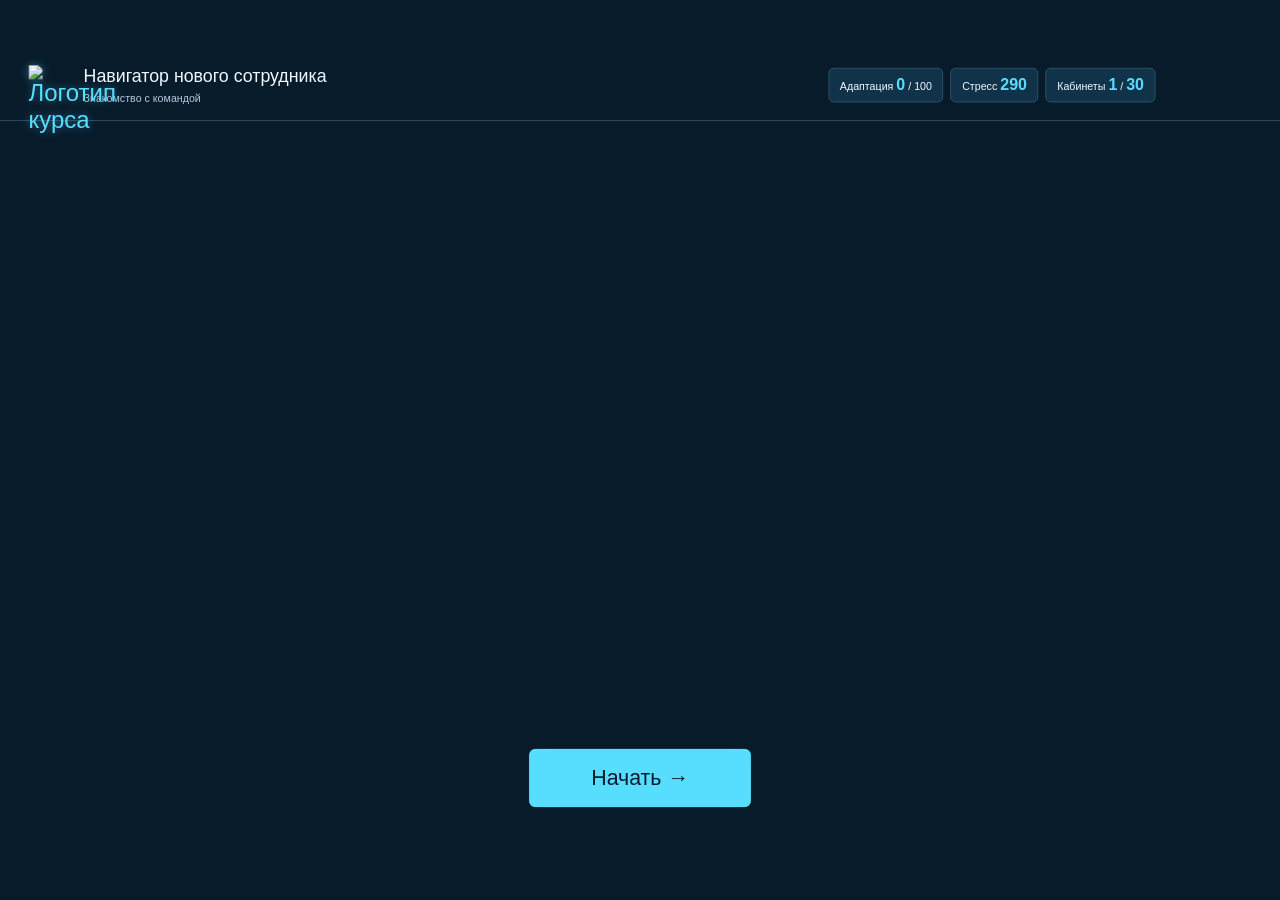
==== index.html @ daddef2c "Add files via upload" ====
<!doctype html>
<html lang="ru">
<head>
<meta charset="utf-8"><meta name="viewport" content="width=device-width,initial-scale=1">
<title>Навигатор нового сотрудника — прототип</title>
<style>
:root{font-family:Arial,Helvetica,sans-serif;color:#22382d;background:#dae9df}*{box-sizing:border-box}html,body{margin:0;width:100%;height:100%;overflow:hidden}button{font:inherit;cursor:pointer}button:focus-visible{outline:3px solid #248566;outline-offset:2px}
#frame{position:fixed;inset:0;overflow:hidden;background:#dcebe1}#stage{position:absolute;left:0;top:0;width:1440px;height:900px;transform-origin:top left;background:#eaf2e9;overflow:hidden}
header{height:80px;padding:0 34px;display:flex;align-items:center;gap:15px;background:#fffcf5;border-bottom:1px solid #dce5d9}.logo{width:44px;height:44px;display:grid;place-items:center;border-radius:13px;background:#20634f;color:#fff;font-size:27px}.brand{min-width:0;flex:1}.brand strong{font-size:21px}.brand small{display:block;color:#69796d;font-size:12px;margin-top:3px}.metrics{display:flex;gap:10px;align-items:center}.metric{white-space:nowrap;border-radius:12px;background:#e9f3e8;padding:10px 14px;font-size:13px;font-weight:bold}.metric b{font-size:18px;color:#21614d}.button{border:0;border-radius:11px;background:#23644f;color:#fff;padding:11px 16px;font-weight:700;white-space:nowrap}.button.secondary{background:#e5eee7;color:#245943}.button.warning{background:#fff0d7;color:#765110}.button:disabled{opacity:.55;cursor:default}
main{height:820px;padding:20px 30px 25px;display:grid;grid-template-columns:370px minmax(0,1fr);gap:18px}.panel{border:1px solid #d5e1d0;border-radius:20px;background:#fffdf7;box-shadow:0 8px 24px #163e2610;overflow:hidden}.scene{position:relative;background:linear-gradient(#badfdc 0 52%,#8fc477 52% 100%)}.sun{position:absolute;top:58px;right:50px;width:85px;height:85px;border-radius:50%;background:#fff0ab}.hill{position:absolute;top:278px;left:-120px;width:410px;height:260px;border-radius:50%;background:#76ac70}.hill.second{left:175px;top:323px;background:#80b873}.road{position:absolute;bottom:-65px;left:30px;width:320px;height:510px;clip-path:polygon(44% 0,56% 0,100% 100%,0 100%);background:#d8b797}.arch{position:absolute;top:265px;left:104px;width:162px;height:200px;border:18px solid #98664c;border-bottom:0;border-radius:90px 90px 0 0}.arch:after{position:absolute;content:'ДОБРО ПОЖАЛОВАТЬ';top:26px;left:-12px;white-space:nowrap;font-size:9px;font-weight:bold;color:#4e3221}.figure{position:absolute;top:510px;left:166px;width:48px;height:70px;border-radius:20px 20px 10px 10px;background:#266b55}.figure:before{content:'';position:absolute;left:11px;top:-25px;width:28px;height:28px;border-radius:50%;background:#edcaaa}.guide{position:absolute;top:430px;left:70px;font-size:42px}.scene-caption{position:absolute;left:18px;right:18px;bottom:24px;border-radius:13px;padding:15px 18px;background:#fffdf4f2;border:1px solid #d8e7d2;font-size:15px;line-height:1.45;min-height:92px;display:flex;align-items:center}
#view{padding:25px 28px;min-width:0;display:flex;flex-direction:column}.eyebrow{color:#537d60;font-size:12px;letter-spacing:1.5px;text-transform:uppercase;font-weight:800}.topline{display:flex;align-items:center;justify-content:space-between;gap:12px;flex-shrink:0}h1,h2,p{margin-top:0}h2{font-size:30px;margin:9px 0 8px;line-height:1.18;overflow-wrap:anywhere}p.lead{font-size:15px;line-height:1.45;color:#5a6b5d;margin:0 0 20px;flex-shrink:0}.pill{border-radius:10px;background:#eaf3e8;padding:8px 11px;font-size:13px;font-weight:bold;color:#296546;white-space:nowrap}.back{align-self:flex-start;margin-bottom:22px;flex-shrink:0}
.cover{display:flex;flex:1;flex-direction:column;justify-content:center;max-width:700px;margin:0 auto;width:100%}.cover h2{font-size:44px;margin-bottom:15px}.cover p{font-size:19px;line-height:1.55;color:#5c6e5e}.cover .button{align-self:flex-start;margin:8px 0 30px}.note{border:1px solid #f1cf90;background:#fff4dd;color:#745421;border-radius:13px;padding:12px 15px;font-size:13px;line-height:1.45;overflow-wrap:anywhere}
.streets{flex:1;min-height:0;display:grid;grid-template-columns:repeat(2,minmax(0,1fr));grid-template-rows:repeat(3,minmax(0,1fr));gap:14px}.street,.hut,.person{border:1px solid #d6e4d3;border-radius:16px;background:#fff;color:#20392a;text-align:left;min-width:0;min-height:0}.street:hover,.hut:hover,.person:not(:disabled):hover{border-color:#2c7e5d;background:#f2f9f0}.street{padding:18px 21px;display:flex;flex-direction:column;justify-content:space-between;gap:9px}.street strong{font-size:20px;line-height:1.2;overflow-wrap:anywhere}.street span{font-size:14px;color:#657769}.street em{font-style:normal;color:#27825a;font-size:13px;font-weight:bold}
.huts{flex:1;min-height:0;display:grid;grid-template-columns:repeat(4,minmax(0,1fr));grid-template-rows:repeat(2,minmax(0,1fr));gap:14px}.hut{padding:18px;display:flex;flex-direction:column;justify-content:space-between}.hut .house{font-size:42px;line-height:1}.hut strong{font-size:18px;line-height:1.2;overflow-wrap:anywhere}.hut small{color:#637466;font-size:13px}.hut.done,.person.done{background:#e6f6e7;border-color:#a9d8a9}.community{padding:12px 15px;background:#eaf1e7;border-radius:12px;font-size:14px;line-height:1.45;margin-bottom:14px;flex-shrink:0;overflow-wrap:anywhere}.people{height:376px;min-height:0;display:grid;grid-template-columns:repeat(4,minmax(0,1fr));grid-auto-rows:minmax(0,1fr);grid-template-rows:none;gap:12px;margin-bottom:14px;flex-shrink:0;overflow:visible}.person{padding:12px;display:flex;flex-direction:column;align-items:center;justify-content:center;text-align:center;gap:7px}.person .avatar{font-size:39px;line-height:1}.person strong{font-size:14px}.person small{font-size:12px;color:#66776b}.person:disabled{cursor:default}.roomnote{margin-top:auto}
.overlay{position:absolute;inset:0;background:#163126ac;display:flex;align-items:center;justify-content:center;z-index:3}.hidden{display:none!important}.dialog{width:790px;max-height:790px;overflow:hidden;border-radius:23px;background:#fffcf5;padding:30px 35px;box-shadow:0 18px 65px #001b1450}.dialog h2{font-size:26px;margin:0 0 12px}.dialog p{font-size:16px;line-height:1.55;color:#33483a}.dialog .actions{display:flex;justify-content:flex-end;margin-top:20px}.issues{display:grid;gap:10px}.issues .note{font-size:14px}
/* Быстродействие показывается в существующем диалоге, без постоянной нижней панели. */
.quick-question{font-size:19px;font-weight:700;line-height:1.45;margin:14px 0}.quick-options{display:grid;gap:11px}.quick-options .button{text-align:left;white-space:normal}.quick-options .button:disabled{opacity:.65}.quick-timer{font-weight:700;color:#765110;margin:0 0 14px}
/* Все заголовки и подписи локаций остаются в границах карточек десктопной сцены. */
.topline>div{min-width:0}.topline .pill{flex-shrink:0}.street strong,.street span,.street em,.hut strong,.hut small,.community,.scene-caption{overflow-wrap:anywhere;word-break:normal}.street{min-height:0}.street strong{font-size:18px}.street:disabled{opacity:.48;cursor:not-allowed;background:#eef0eb}.street span,.street em{line-height:1.2}.hut{min-height:0}.people{max-width:100%}
/* Карточки сотрудников: фото/имя в закрытом виде, три поля в открытом; несколько карточек открыты одновременно. */
.person{cursor:pointer}.person.expanded{align-items:stretch;justify-content:flex-start;gap:3px;padding:9px 10px;min-height:0;overflow-y:auto;overscroll-behavior:contain}.person.expanded .avatar{font-size:11px;line-height:1.15}.person.expanded strong{font-size:12px;line-height:1.15}.person .profile{display:block;text-align:left;font-size:11px;line-height:1.2;overflow-wrap:anywhere}.person .profile b{display:block;color:#365344}.person .profile span{display:block;color:#6b7368}.person .avatar{color:#617c6c;background:#edf2eb;border:1px dashed #a3bba8;border-radius:12px;min-width:48px;min-height:48px;display:grid;place-items:center;font-size:15px;line-height:1.1}.person.expanded .avatar{min-height:24px;min-width:0;font-size:11px;border-radius:6px}.person small{line-height:1.1}
/* Дружественная кабинет: короткое неблокирующее уведомление рядом с названием здания. */
.friend-toast{display:inline-block;margin-top:5px;padding:6px 10px;border-radius:9px;background:#e4f5e4;color:#276443;font-size:12px;font-weight:700;line-height:1.25}
.street:disabled{opacity:.45;cursor:not-allowed;background:#eef1ec;border-color:#dce2d9}.street:disabled:hover{border-color:#dce2d9;background:#eef1ec}


</style>
<style id="command-center-theme">
@import url('Шрифты-курса.css');
:root{font-family:'IBM Plex Sans',sans-serif;background:#081B2B;color:#F0F9FF;color-scheme:dark}#frame,#stage{background:#081B2B}header{background:#081B2B;border-color:#31536C;padding:0 32px;gap:16px}.logo{background:#103349;color:#57DEFF;border:1px solid #31536C;border-radius:6px}.brand strong{font:400 20px/28px 'Russo One',sans-serif}.brand small{color:#B0C9DD;font-size:12px;line-height:18px}.metrics{gap:8px}.metric{background:#103349;border:1px solid #31536C;border-radius:6px;padding:8px 12px;font-size:12px;font-weight:500}.metric b{color:#57DEFF}main{padding:24px 32px 32px;gap:24px;grid-template-columns:336px minmax(0,1fr)}.panel{background:#0C263A;border:1px solid #31536C;border-radius:6px;box-shadow:0 8px 24px rgba(0,0,0,.22)}#view{padding:24px;overflow-y:auto;scrollbar-color:#60849C #103349}h2{font:400 28px/36px 'IBM Plex Sans',sans-serif;margin:8px 0}.cover h2{font:400 40px/48px 'Russo One',sans-serif;margin:16px 0 24px}.cover p,.dialog p,p.lead{font:400 16px/24px 'IBM Plex Sans',sans-serif;color:#B0C9DD}.cover p{margin-bottom:24px}.cover .button{margin:8px 0 32px}.eyebrow{color:#57DEFF;font-size:12px;line-height:18px;font-weight:500;letter-spacing:1px}.button{min-height:44px;padding:12px 20px;border:1px solid #57DEFF;border-radius:6px;background:#57DEFF;color:#081B2B;font:500 16px/24px 'IBM Plex Sans',sans-serif}.button.secondary,.button.warning{background:transparent;color:#57DEFF;border-color:#60849C}.button:hover:not(:disabled){background:#91EAFF;color:#081B2B}.button:disabled{opacity:.5;box-shadow:none}button:focus-visible,input:focus-visible,textarea:focus-visible,select:focus-visible{outline:2px solid #57DEFF;outline-offset:2px}.back{margin-bottom:24px}.pill,.community,.friend-toast,.note{background:#103349;color:#B0C9DD;border:1px solid #31536C;border-radius:6px;font-size:12px;line-height:18px;font-weight:400;padding:16px}.pill{padding:8px 12px;font-weight:500}.community{font-size:16px;line-height:24px;margin-bottom:24px}.friend-toast{color:#57DEFF;padding:8px 12px}.note{border-color:#60849C}.streets{gap:16px;flex:1 0 560px;grid-template-rows:repeat(3,minmax(176px,1fr))}.street,.hut{background:#103349;color:#F0F9FF;border:1px solid #31536C;border-radius:6px;padding:24px;gap:16px}.street strong,.hut strong{font:400 18px/26px 'Russo One',sans-serif;white-space:normal;overflow-wrap:anywhere}.street span,.hut small{color:#B0C9DD;font-size:12px;line-height:18px}.street em{color:#57DEFF;font-size:12px;line-height:18px;font-weight:500}.street:not(:disabled){border:2px solid #57DEFF;padding:23px}.street:hover:not(:disabled),.hut:hover{background:#16435B;border-color:#57DEFF}.street:disabled,.street:disabled:hover{background:#0E293C;color:#B0C9DD;border-color:#31536C;opacity:1}.street:disabled em{color:#B0C9DD}.huts{gap:16px;flex:1 0 400px;grid-template-rows:repeat(2,minmax(192px,1fr))}.hut .house{color:#57DEFF}.hut.done{background:#103349;border:2px solid #57DEFF;padding:23px}.people{height:auto;min-height:376px;grid-template-columns:repeat(3,minmax(0,1fr));grid-auto-rows:minmax(240px,auto);gap:16px;margin-bottom:24px;flex-shrink:0}.person,.person.done{background:#F3F9FD;color:#17364D;border:1px solid #B9E1EF;border-radius:16px;padding:24px;gap:8px;box-shadow:0 8px 24px rgba(23,54,77,.10);font-family:'Golos Text',sans-serif;color-scheme:light}.person:not(:disabled):hover{background:#FFF;border-color:#007C91}.person:focus-visible{outline-color:#007C91}.person.done{border:2px solid #007C91;padding:23px}.person strong,.person.expanded strong{font:500 18px/24px 'Exo 2',sans-serif;overflow-wrap:anywhere;white-space:normal}.person small{font:400 12px/18px 'Golos Text',sans-serif;color:#526A7B}.person .avatar,.person.expanded .avatar{background:#E5F4FA;border:1px solid #B9E1EF;color:#526A7B;border-radius:12px;min-width:64px;min-height:64px;font:400 12px/18px 'Golos Text',sans-serif;overflow:hidden}.person.expanded{padding:24px;gap:8px;overflow:visible}.person.expanded.done{padding:23px}.person .profile{font:400 16px/24px 'Golos Text',sans-serif}.person .profile b{font-weight:500;color:#17364D;margin-top:16px}.person .profile span{color:#526A7B}.overlay{background:rgba(3,15,26,.84);padding:24px}.dialog{background:#0C263A;color:#F0F9FF;border:1px solid #31536C;border-radius:6px;padding:24px;max-height:calc(100% - 48px);overflow:auto;box-shadow:0 8px 24px rgba(0,0,0,.22)}.dialog h2{font:400 28px/36px 'IBM Plex Sans',sans-serif}.dialog .actions{margin-top:24px;gap:16px}.quick-question{font-size:20px;line-height:28px}.quick-options{background:#103349;padding:24px;border:1px solid #31536C;border-radius:6px;gap:16px}.quick-timer{color:#57DEFF}
.scene{background:linear-gradient(180deg,#0C293F,#081B2B)}.scene:before{content:'';position:absolute;inset:290px -150px -70px;background:repeating-linear-gradient(90deg,transparent 0 47px,#57DEFF18 48px 49px),repeating-linear-gradient(0deg,transparent 0 47px,#57DEFF18 48px 49px);transform:perspective(360px) rotateX(48deg);pointer-events:none}.sun{top:64px;right:48px;width:72px;height:72px;background:transparent;border:1px solid #57DEFF;box-shadow:0 0 32px #49DAFF20,inset 0 0 24px #49DAFF15}.hill,.hill.second{top:192px;left:24px;width:72px;height:200px;border-radius:6px 6px 0 0;border:1px solid #31536C;background:repeating-linear-gradient(0deg,transparent 0 23px,#57DEFF30 24px 25px),#103349}.hill.second{left:240px;top:232px;width:64px;height:160px}.road{left:16px;bottom:90px;width:300px;height:380px;background:#57DEFF10}.arch{left:86px;top:248px;width:164px;height:200px;border:8px double #57DEFF;border-bottom:0;border-radius:6px 6px 0 0;box-shadow:0 0 24px #49DAFF18}.arch:after{top:24px;left:-24px;font:500 12px/18px 'IBM Plex Sans',sans-serif;color:#F0F9FF;padding:8px;background:#103349;border:1px solid #31536C}.figure{left:146px;top:488px;background:#103349;border:1px solid #57DEFF;box-shadow:0 0 24px #49DAFF20}.figure:before{background:#103349;border:1px solid #57DEFF}.guide{left:64px;top:424px;padding:8px;border:1px solid #57DEFF;border-radius:6px;background:#103349;font-size:32px}.scene-caption{left:16px;right:16px;bottom:24px;background:#103349;color:#F0F9FF;border:1px solid #31536C;border-radius:6px;padding:16px;font-size:16px;line-height:24px}
@media(max-width:800px){html,body{height:auto;min-height:100%;overflow:auto}#frame{position:relative;overflow:visible;min-height:100vh}#stage{position:relative!important;width:100%!important;height:auto!important;min-height:100vh;transform:none!important;left:0!important;top:0!important;overflow:visible}header{height:auto;min-height:80px;padding:16px;flex-wrap:wrap}.brand{flex-basis:calc(100% - 64px)}.metrics{flex-wrap:wrap;width:100%}main{height:auto;display:flex;flex-direction:column;padding:16px;gap:24px}.scene{min-height:240px}.scene .hill,.scene .road,.scene .arch,.scene .figure,.scene .guide{display:none}.scene-caption{right:104px}#view{min-height:560px;padding:16px}.cover h2{font-size:32px;line-height:40px}h2,.dialog h2{font-size:24px;line-height:32px}.streets,.huts,.people{flex:auto;grid-template-columns:repeat(2,minmax(0,1fr));grid-template-rows:none;grid-auto-rows:auto}.street,.hut{min-height:192px;padding:16px}.street:not(:disabled),.hut.done{padding:15px}.topline{flex-wrap:wrap}.overlay{position:fixed;padding:16px;z-index:2200}.dialog{width:100%;max-height:calc(100dvh - 32px)}}@media(max-width:480px){.streets,.huts,.people{grid-template-columns:1fr}.brand strong{font-size:16px}.scene-caption{right:16px}.scene .sun{display:none}}@media(prefers-reduced-motion:reduce){*,*::before,*::after{animation:none!important;transition:none!important}}
</style>

<style id="cover-campus-background">
/* S01: фон встроен в HTML; источник https://ibb.co/15MjhNm */
#stage:is([data-screen="cover"],[data-screen="start"],[data-screen="intro"],[data-screen="buildingSummary"]){background:#081B2B url("Изображения/Фон-01.png") center center / cover no-repeat}
#stage:is([data-screen="cover"],[data-screen="start"],[data-screen="intro"],[data-screen="buildingSummary"]) header{background:rgba(8,27,43,.94)}
#stage:is([data-screen="cover"],[data-screen="start"],[data-screen="intro"],[data-screen="buildingSummary"]) main{display:flex;justify-content:flex-end;align-items:center}
#stage:is([data-screen="cover"],[data-screen="start"],[data-screen="intro"],[data-screen="buildingSummary"]) .scene{display:none}
#stage:is([data-screen="cover"],[data-screen="start"],[data-screen="intro"],[data-screen="buildingSummary"]) #view{flex:0 1 580px;max-width:100%;max-height:100%;background:rgba(8,27,43,.94);padding:32px}
@media(max-width:800px){#stage:is([data-screen="cover"],[data-screen="start"],[data-screen="intro"],[data-screen="buildingSummary"]) main{min-height:calc(100vh - 160px);justify-content:center}#stage:is([data-screen="cover"],[data-screen="start"],[data-screen="intro"],[data-screen="buildingSummary"]) #view{flex:auto;width:100%;min-height:0;padding:24px}#stage:is([data-screen="cover"],[data-screen="start"],[data-screen="intro"],[data-screen="buildingSummary"]){background-position:center top}}
</style>

<style id="single-employee-room-background">
/* S04/S05: только кабинеты с одной отображаемой карточкой. Источник https://ibb.co/TqNLYbWh */
#stage[data-screen="room"][data-single-employee="true"]{background:#081B2B url("Изображения/Кабинет-01.jpg") center center / cover no-repeat}
#stage[data-single-employee="true"] header{background:rgba(8,27,43,.94)}
#stage[data-single-employee="true"] main{display:flex;justify-content:flex-end;align-items:center}
#stage[data-single-employee="true"] .scene{display:none}
#stage[data-single-employee="true"] #view{flex:0 1 520px;max-width:100%;max-height:100%;background:rgba(8,27,43,.94)}
#stage[data-single-employee="true"] .people{grid-template-columns:minmax(0,1fr);grid-auto-rows:auto;min-height:240px}
@media(max-width:800px){#stage[data-single-employee="true"] main{min-height:calc(100vh - 160px);justify-content:center}#stage[data-single-employee="true"] #view{flex:auto;width:100%;min-height:0}#stage[data-single-employee="true"]{background-position:center top}}
</style>

<style id="campus-hotspots-style">
/* Первый экран совмещает иллюстрацию шести зданий и переходы к этажам. */
#stage:is([data-screen="cover"],[data-screen="start"],[data-screen="intro"],[data-screen="buildingSummary"]) main{display:block;position:relative;padding:0;height:820px}
#stage:is([data-screen="cover"],[data-screen="start"],[data-screen="intro"],[data-screen="buildingSummary"]) #view{position:absolute;left:24px;right:24px;bottom:14px;z-index:3;width:auto;max-width:none;min-height:0;max-height:125px;overflow:hidden;flex:none;padding:14px 19px;background:rgba(8,27,43,.96);border:1px solid #31536C;border-radius:8px;box-shadow:0 8px 20px #071522aa}
#stage:is([data-screen="cover"],[data-screen="start"],[data-screen="intro"],[data-screen="buildingSummary"]) .cover-welcome{display:grid;gap:3px;line-height:1.35}
#stage:is([data-screen="cover"],[data-screen="start"],[data-screen="intro"],[data-screen="buildingSummary"]) .cover-welcome strong{font:400 18px/23px 'Russo One',sans-serif;color:#F0F9FF}
#stage:is([data-screen="cover"],[data-screen="start"],[data-screen="intro"],[data-screen="buildingSummary"]) .cover-welcome p{margin:0;font-size:13px;line-height:19px;color:#D3EAF3}
#stage:is([data-screen="cover"],[data-screen="start"],[data-screen="intro"],[data-screen="buildingSummary"]) .cover-welcome .cover-feedback{color:#FFDB8A;font-weight:700}
#stage:is([data-screen="cover"],[data-screen="start"],[data-screen="intro"],[data-screen="buildingSummary"]) .campus-hotspots{display:block}
.campus-hotspots{display:none;position:absolute;inset:0;z-index:2;pointer-events:none}
.campus-hotspot{position:absolute;pointer-events:auto;display:block;background:transparent;border:2px solid transparent;border-radius:15px;color:#fff;text-align:left;padding:10px;transition:background .15s,border-color .15s,box-shadow .15s;cursor:pointer}
.campus-hotspot .campus-floor{display:inline-flex;align-items:center;gap:5px;max-width:100%;padding:7px 9px;border-radius:5px;border:1px solid #57DEFF;background:rgba(8,27,43,.91);box-shadow:0 2px 8px #0715228c;font:500 13px/18px 'IBM Plex Sans',sans-serif;color:#F0F9FF}
.campus-hotspot[data-status="locked"] .campus-floor{border-color:#8796a9;background:rgba(8,27,43,.84);color:#C2CCD5}
.campus-hotspot[data-status="done"] .campus-floor{border-color:#94F3C3;color:#B9FFE2}
.campus-hotspot:hover,.campus-hotspot:focus-visible{outline:none;background:rgba(10,50,71,.20);border-color:#57DEFF;box-shadow:inset 0 0 28px rgba(87,222,255,.18),0 0 16px rgba(87,222,255,.22)}
.campus-hotspot:focus-visible{outline:3px solid #fff;outline-offset:2px}
/* Области заданы относительно сцены 1440×900 и расположения зданий на исходном фоне. */
.campus-hotspot[data-street="0"]{left:29%;top:0%;width:39.5%;height:60%} /* Пульт управления, 6 этаж */
.campus-hotspot[data-street="1"]{left:5%;top:5%;width:23.5%;height:35%} /* Без лишних слов, 1 этаж */
.campus-hotspot[data-street="2"]{left:68.5%;top:0%;width:31%;height:36%} /* Дипломатическая миссия, 2 этаж */
.campus-hotspot[data-street="3"]{left:27%;top:66%;width:46%;height:30%} /* Точка роста, 3 этаж */
.campus-hotspot[data-street="4"]{left:74%;top:39%;width:26%;height:55%} /* Здесь и сейчас, 4 этаж */
.campus-hotspot[data-street="5"]{left:0%;top:39%;width:27%;height:54%} /* Центр постдипломной жизни, 5 этаж */
/* Этажи и подписи расположены на одном изображении, номера 0–5 — порядок обучения. */
@media(max-width:800px){
 #stage:is([data-screen="cover"],[data-screen="start"],[data-screen="intro"],[data-screen="buildingSummary"]) main{position:relative;min-height:720px;height:720px;padding:0}
 #stage:is([data-screen="cover"],[data-screen="start"],[data-screen="intro"],[data-screen="buildingSummary"]) #view{position:absolute;left:10px;right:10px;bottom:12px;max-height:145px;padding:9px 12px}
 #stage:is([data-screen="cover"],[data-screen="start"],[data-screen="intro"],[data-screen="buildingSummary"]) .cover-welcome strong{font-size:15px;line-height:18px}
 #stage:is([data-screen="cover"],[data-screen="start"],[data-screen="intro"],[data-screen="buildingSummary"]) .cover-welcome p{font-size:11px;line-height:15px}
 .campus-hotspot{padding:2px;border-radius:5px}
 .campus-hotspot .campus-floor{font-size:11px;line-height:14px;padding:4px;border-radius:4px}
}
</style>
<style id="employee-card-layout-fix">
/* Две стороны имеют одинаковый размер; оборот содержит только сведения, без прокрутки. */
.people,#stage[data-single-employee="true"] .people{height:376px;min-height:376px;grid-auto-rows:minmax(0,1fr);grid-template-rows:minmax(0,1fr);overflow:visible}
.people>.person,.people>.person.done,.people>.person.expanded,.people>.person.expanded.done{display:block;position:relative;height:100%;min-height:0;padding:0;border-width:2px;perspective:1100px;overflow:visible;text-align:left}
.person-inner{position:relative;display:block;width:100%;height:100%;transform-style:preserve-3d}
.person.expanded .person-inner{transform:rotateY(180deg)}
.person .person-face{position:absolute;inset:0;display:flex;flex-direction:column;padding:20px;gap:14px;border-radius:13px;background:#F3F9FD;color:#17364D;backface-visibility:hidden;-webkit-backface-visibility:hidden;overflow:visible}
.person .person-front{align-items:center;justify-content:center;text-align:center}
.person .person-back{transform:rotateY(180deg);align-items:stretch;justify-content:flex-start}
.person .person-front .avatar{flex:0 0 136px;width:112px;height:136px;min-width:0;min-height:0;border-radius:12px;display:grid;place-items:center;font:400 12px/18px 'Golos Text',sans-serif}
.person .avatar img{display:block;width:100%;height:100%;max-width:100%;max-height:100%;object-fit:cover}
.person .person-face>strong{display:block;flex-shrink:0;font:500 18px/24px 'Exo 2',sans-serif;overflow-wrap:anywhere}
.person .person-front>strong{font-size:20px;line-height:28px}
.person .person-details{display:grid;gap:12px;overflow:visible;overflow-wrap:anywhere}
.person .person-field{display:block;font:400 14px/20px 'Golos Text',sans-serif}
.person .person-field b{display:block;margin:0 0 3px;font:500 12px/16px 'Golos Text',sans-serif;color:#526A7B}
.person .person-field>span{display:block;color:#17364D}
.person .person-hint{display:block;flex-shrink:0;font:400 12px/18px 'Golos Text',sans-serif;color:#007C91}
.person .person-back>.person-hint{margin-top:auto;padding-top:2px}
.people-nav{display:flex;align-items:center;justify-content:center;gap:16px;flex-shrink:0;margin:-12px 0 16px;color:#B0C9DD;font-size:12px;line-height:18px}
.people-nav .button{min-height:32px;padding:3px 14px}
#stage[data-screen="room"] .roomnote{padding:10px 14px;font-size:11px;line-height:16px}
#stage[data-screen="room"] #view{position:relative}
/* Сообщение о знакомстве занимает свободное место рядом с кнопкой возврата. */
#stage[data-screen="room"] .topline .friend-toast{position:absolute;top:24px;right:24px;max-width:calc(100% - 196px);margin:0;padding:8px 10px;font-size:11px;line-height:16px}
@media(max-width:800px){.people,#stage[data-single-employee="true"] .people{height:400px;min-height:400px;grid-auto-rows:minmax(0,1fr);grid-template-rows:minmax(0,1fr)}#stage[data-screen="room"] .topline .friend-toast{top:16px;right:16px;max-width:calc(100% - 184px)}}
</style>

<style id="floor-corridors">
#stage[data-screen="street"] main{display:block;padding:20px 32px 24px}
#stage[data-screen="street"] .scene{display:none}
#stage[data-screen="street"] #view{height:100%;padding:16px 20px;gap:12px;overflow:hidden}
#stage[data-screen="street"] .back{margin:0}
#stage[data-screen="street"] .topline{gap:20px}
#stage[data-screen="street"] h2{margin:2px 0;font-size:24px;line-height:30px}
.floor-heading{display:flex;align-items:center;gap:24px;min-width:0}
.corridor-image{display:block;width:100%;height:100%;object-fit:contain}
.corridor-scene{flex:1;min-height:0;background:#e9f5fc;border-radius:6px;overflow:hidden}
.floor-rooms{display:flex;gap:8px;flex-shrink:0}
.floor-room{flex:1;min-width:0;min-height:48px;padding:8px 4px;border:1px solid #60849C;border-radius:6px;background:#103349;color:#F0F9FF;font-size:14px}
.floor-room:hover{background:#19465d;border-color:#57DEFF}
.floor-room.done{border-color:#94F3C3;color:#B9FFE2}
.floor-room small{display:block;font-size:11px;color:#B0C9DD;margin-top:3px}
#stage[data-screen="street"] .floor-instruction{margin:0;color:#B0C9DD;font-size:14px}
@media(max-width:800px){#stage[data-screen="street"] #view{height:auto;min-height:0;overflow:visible}#stage[data-screen="street"] main{padding:16px}.floor-heading{flex-wrap:wrap;gap:10px}.corridor-scene{flex:auto}.corridor-image{height:auto}.floor-rooms{flex-wrap:wrap}.floor-room{flex:1 0 21%}}
</style>
<style>
.corridor-scene{position:relative}.door-layer{position:absolute;pointer-events:none}.door-target{position:absolute;pointer-events:auto;border:2px solid transparent;border-radius:6px;background:transparent;cursor:pointer;padding:0;color:#081B2B}.door-target:hover{border-color:#57DEFF;background:#57DEFF18;box-shadow:0 0 16px #57DEFF55}.door-target:focus-visible{outline:3px solid #57DEFF;outline-offset:2px;background:#57DEFF18}.door-target.done:after{content:'✓';position:absolute;right:4px;top:4px;background:#94F3C3;border-radius:50%;width:22px;height:22px;line-height:22px;font-weight:bold}
</style>
<style id="office-interiors">
#stage[data-screen="room"]{background-color:#081B2B;background-position:center;background-size:cover;background-repeat:no-repeat}
#stage[data-screen="room"] header{background:rgba(8,27,43,.96)}
#stage[data-screen="room"] main{display:flex;justify-content:flex-end;align-items:center}
#stage[data-screen="room"] .scene{display:none}
#stage[data-screen="room"] #view{flex:0 1 680px;max-width:100%;max-height:100%;min-height:720px;background:rgba(8,27,43,.92)}
#stage[data-screen="room"][data-single-employee="true"] #view{flex-basis:520px}
@media(max-width:800px){#stage[data-screen="room"] main{min-height:calc(100vh - 160px);padding:16px;justify-content:center}#stage[data-screen="room"] #view{flex:auto;width:100%;min-height:0;max-height:none;background:rgba(8,27,43,.88)}}
</style>
<style>
#stage[data-screen="start"] #view{left:50%;right:auto;bottom:48px;transform:translateX(-50%);width:auto;max-height:none;padding:0;background:none;border:0;box-shadow:none;overflow:visible}
#startCourse{min-width:250px;font-size:24px;padding:20px 50px;box-shadow:0 0 35px #57deff66}
#stage:is([data-screen="intro"],[data-screen="buildingSummary"]) #view{inset:0;max-height:none;padding:0;background:none;border:0;box-shadow:none;overflow:visible;pointer-events:none}
.intro-scene{height:100%;display:flex;align-items:flex-end;justify-content:center;gap:28px;padding:38px 70px;box-sizing:border-box;background:linear-gradient(0deg,#03121bd9,transparent 90%)}
.intro-hero{width:290px;height:650px;object-fit:contain;filter:drop-shadow(0 0 18px #43cfff80);animation:heroFloat 5s ease-in-out infinite}
.intro-speech{pointer-events:auto;width:720px;max-height:690px;overflow:auto;align-self:center;padding:28px 32px;background:#081b2bf2;border:1px solid #57deff99;border-radius:18px;box-shadow:0 20px 70px #0008}
.intro-speech h2{margin:4px 0 18px}.intro-speech p{font-size:18px;line-height:1.55;margin:0 0 15px;color:#d3eaf3}.intro-actions{display:flex;gap:10px;flex-wrap:wrap;margin-top:22px}
#stage:is([data-screen="start"],[data-screen="intro"],[data-screen="buildingSummary"]) .campus-hotspots{display:none}
.campus-energy{position:absolute;inset:0;pointer-events:none;overflow:hidden;z-index:1;display:none}
#stage:is([data-screen="start"],[data-screen="intro"],[data-screen="buildingSummary"],[data-screen="cover"]) .campus-energy{display:block}
.campus-energy i{position:absolute;width:7px;height:7px;border-radius:50%;background:#b3f9ff;box-shadow:0 0 12px 4px #39cfff;animation:campusPulse 8s linear infinite;opacity:0}
.campus-energy i:nth-of-type(2){left:24%;animation-delay:-2s}.campus-energy i:nth-of-type(3){left:50%;animation-delay:-4s}.campus-energy i:nth-of-type(4){left:76%;animation-delay:-6s}.campus-energy i:first-of-type{left:10%}
@keyframes campusPulse{0%{top:95%;opacity:0;transform:scale(.4)}20%,75%{opacity:.75}100%{top:20%;opacity:0;transform:translateX(90px) scale(.3)}}
@keyframes heroFloat{50%{transform:translateY(-9px)}}
.campus-streams{position:absolute;inset:0;width:100%;height:100%;opacity:.8;filter:drop-shadow(0 0 5px #33dfff)}
.campus-streams path{fill:none;stroke:#9af5ff;stroke-width:2;stroke-linecap:round;stroke-dasharray:12 180;animation:streamTravel 7s linear infinite}
.campus-streams path:nth-child(even){animation-direction:reverse;animation-duration:10s;stroke:#fff2b0}
.campus-energy:before{content:'';position:absolute;inset:0;background:linear-gradient(110deg,transparent 30%,#76eaff20 48%,transparent 65%);transform:translateX(-100%);animation:campusSweep 12s ease-in-out infinite}
.campus-beacon{position:absolute;border:2px solid #70eaff;border-radius:50%;box-shadow:0 0 14px #36dfff,inset 0 0 14px #36dfff;animation:beaconPulse 4s ease-out infinite;transform:scale(.65);opacity:0}
.campus-beacon.one{left:9%;top:5%;width:120px;height:30px}.campus-beacon.two{left:43%;top:1%;width:170px;height:38px;animation-delay:-1.3s}.campus-beacon.three{left:78%;top:13%;width:100px;height:24px;animation-delay:-2.6s}
#startCourse{animation:startGlow 3s ease-in-out infinite}
@keyframes streamTravel{to{stroke-dashoffset:-768}}
@keyframes campusSweep{50%,100%{transform:translateX(100%)}}
@keyframes beaconPulse{15%{opacity:.7}100%{transform:scale(1.6);opacity:0}}
@keyframes startGlow{50%{box-shadow:0 0 55px #57deffaa}}
@media(max-width:800px){.intro-scene{padding:16px 10px;gap:5px;align-items:center}.intro-hero{width:26%;height:500px}.intro-speech{width:74%;padding:18px;max-height:650px}.intro-speech p{font-size:14px}.intro-speech h2{font-size:21px}.intro-actions .button{font-size:13px;padding:8px 12px}}
@media(prefers-reduced-motion:reduce){.campus-energy i,.intro-hero{animation:none!important}}
</style><style id="campus-progress-navigation">
.campus-hotspot{overflow:visible;display:flex;flex-direction:column;align-items:center;justify-content:flex-start}
.campus-hotspot[data-status="done"]{border:2px solid #8de6b688;box-shadow:inset 0 0 26px #63eaa52b,0 0 15px #63eaa529;background:#63eaa508}
.campus-hotspot[data-status="done"]:hover{border-color:#a4f7cb;background:#63eaa514}
.campus-pointer{position:absolute;top:12px;left:50%;transform:translateX(-50%);display:flex;flex-direction:column;align-items:center;gap:4px;pointer-events:none;animation:campusArrowFloat 2s ease-in-out infinite;filter:drop-shadow(0 0 8px #39cfff99)}
.campus-pointer>span{white-space:nowrap;background:#082334ef;border:1px solid #57deff;border-radius:20px;padding:7px 14px;font:500 15px/20px 'IBM Plex Sans',sans-serif;color:#d9faff}
.campus-pointer svg{width:40px;height:54px;fill:#57deff;stroke:#c7f8ff;stroke-width:1.5}
.campus-done{position:absolute;bottom:10px;left:50%;transform:translateX(-50%);white-space:nowrap;background:#092a23ed;border:1px solid #8de6b6;border-radius:18px;padding:7px 13px;color:#b7ffcf;font:500 14px/20px 'IBM Plex Sans',sans-serif;pointer-events:none}
@keyframes campusArrowFloat{50%{transform:translate(-50%,10px)}}
@media(max-width:800px){.campus-pointer{top:6px}.campus-pointer>span{padding:4px 7px;font-size:11px;line-height:15px}.campus-pointer svg{width:26px;height:35px}.campus-done{font-size:10px;line-height:14px;padding:4px 6px;bottom:5px}}
@media(prefers-reduced-motion:reduce){.campus-pointer{animation:none}}
</style><style id="campus-header-review">
#stage:is([data-screen="start"],[data-screen="intro"],[data-screen="cover"],[data-screen="buildingSummary"],[data-screen="street"]) header .logo,
#stage:is([data-screen="start"],[data-screen="intro"],[data-screen="cover"],[data-screen="buildingSummary"],[data-screen="street"]) #issuesButton{display:none!important}
#stage[data-screen="street"] .floor-heading h2{display:none!important}
@media(max-width:800px){#stage:is([data-screen="start"],[data-screen="intro"],[data-screen="cover"],[data-screen="buildingSummary"],[data-screen="street"]) header .brand{flex-basis:100%}}
</style><style id="proportional-screen-fit">
html,body{height:100%!important;width:100%!important;margin:0;overflow:hidden!important}
#frame{position:fixed!important;inset:0;overflow:hidden!important;isolation:isolate}
#frame:before{content:'';position:absolute;inset:-35px;z-index:-1;background:var(--scene-backdrop) center/cover no-repeat;filter:blur(24px) brightness(.55);transform:scale(1.05)}
#stage{position:absolute!important;width:1440px!important;height:900px!important;min-height:0!important;overflow:hidden!important;transform-origin:top left}
#stage header{height:80px;min-height:80px;box-sizing:border-box;flex-wrap:nowrap;padding:0 140px 0 32px}
#stage header .logo.course-emblem{display:grid!important;flex:0 0 46px;width:46px;height:46px;border:0;background:transparent;border-radius:50%;overflow:hidden;filter:drop-shadow(0 0 5px #57deff66)}
.course-emblem svg,.course-emblem img{width:100%;height:100%;display:block;object-fit:contain}
#stage header .logo.course-emblem{border-radius:0;overflow:visible}
#stage .brand{flex:1;flex-basis:auto!important}.brand strong{font-size:20px}.metrics{width:auto;flex-wrap:nowrap}
#stage main{height:820px!important;min-height:0!important;box-sizing:border-box}
#stage:is([data-screen="start"],[data-screen="cover"],[data-screen="intro"],[data-screen="buildingSummary"]){background-size:cover}
#stage[data-screen="street"] main{padding:20px 32px 24px}
#stage[data-screen="street"] #view{height:100%;overflow:hidden!important;padding:16px 20px}
#stage[data-screen="street"] .floor-heading>div{display:none}
#stage[data-screen="street"] .corridor-scene{position:relative;flex:1;min-height:0;background:#0b2638;isolation:isolate}
.corridor-scene:before{content:'';position:absolute;inset:-20px;z-index:-1;background:var(--corridor-backdrop) center/cover;filter:blur(18px) brightness(.7)}
#stage[data-screen="street"] .corridor-image{position:relative;width:100%;height:100%;object-fit:contain}
#stage[data-screen="room"] main{height:820px!important;align-items:stretch}
#stage[data-screen="room"] #view{height:100%;min-height:0!important;max-height:100%;display:block;overflow:hidden!important;box-sizing:border-box}
.screen-fit-content{display:flex;flex-direction:column;width:100%;transform-origin:top center;min-width:0;box-sizing:border-box}
.screen-fit-content .people{flex-shrink:0}
#stage .intro-scene{height:100%;padding:30px 70px;gap:28px;flex-direction:row}
#stage .intro-hero{width:290px;height:650px;flex-shrink:0}
#stage .intro-speech{width:720px;max-height:740px;overflow:hidden!important;box-sizing:border-box}
#stage .intro-speech p{font-size:18px;line-height:1.55}
#stage .dialog{max-height:800px;overflow:hidden!important;box-sizing:border-box}
#stage #view{overflow:hidden!important}
#view,.people,.person,.intro-speech,#guideText{scrollbar-width:none}
#stage *::-webkit-scrollbar{display:none}
@media(max-width:800px){#stage .overlay{position:absolute;padding:24px}#stage header{padding-right:140px}#stage main{display:grid;grid-template-columns:336px minmax(0,1fr)}#stage:is([data-screen="cover"],[data-screen="intro"],[data-screen="start"],[data-screen="buildingSummary"]) main{display:block}#stage[data-screen="street"] main{display:block}#stage[data-screen="room"] main{display:flex}#stage .scene{min-height:0}.intro-scene .intro-actions .button{font-size:16px;padding:12px 20px}}
</style><style id="employee-balanced-layout">
#stage[data-screen="room"] .people{display:flex!important;justify-content:space-evenly;gap:24px;width:100%;grid-template-columns:none!important}
#stage[data-screen="room"] .people>.person{flex:1 1 0;max-width:410px;min-width:0}
#stage .person .person-front{justify-content:flex-start;padding-top:32px}
#stage .person .person-front>.person-hint{margin-top:auto;padding-top:12px;width:100%;border-top:1px solid #b6d7e3}
#introContinue:disabled{opacity:.45;cursor:not-allowed;box-shadow:none}
</style><style id="employee-dossier">
#stage[data-screen="room"] .people{position:relative}
#stage[data-screen="room"] .people:has(>.dossier)>.person:not(.dossier){display:none!important}
#view:has(.dossier) .people-nav{visibility:hidden}
#stage[data-screen="room"] .people>.dossier{position:absolute;inset:0;max-width:none;width:100%;height:100%;box-sizing:border-box;display:flex;flex-direction:column;padding:22px;background:#f3f9fd;color:#17364d;border-radius:16px;animation:dossierOpen .25s ease-out;text-align:left;cursor:default;gap:16px}
.dossier-body{display:block;min-height:0;flex:1}
.dossier-portrait{display:flex;flex-direction:column;align-items:center;gap:14px;text-align:center;min-width:0}
#stage .dossier .avatar{display:grid;place-items:center;width:170px;height:190px;flex:none;border-radius:12px;background:#e3f3fb;border:1px solid #a9d8ed;overflow:hidden;font-size:13px}
#stage .dossier .avatar img{width:100%;height:100%;object-fit:cover}
#stage .person .avatar img{object-fit:contain}
#stage .person .avatar{background:transparent!important;border:0!important;border-radius:0!important;box-shadow:none!important;outline:0!important}
#stage .person .avatar img{border:0!important;border-radius:0!important;box-shadow:none!important;background:transparent!important}
.community .dossier-name{display:block;margin-top:6px;font-size:19px;line-height:1.3;color:#f0f9ff}
#stage[data-single-employee="true"] .dossier-body{grid-template-columns:145px minmax(0,1fr);gap:18px}
#stage[data-single-employee="true"] .dossier .avatar{width:130px;height:180px}
#stage[data-single-employee="true"] .dossier-portrait strong{font-size:18px}
#stage[data-single-employee="true"] .dossier-details{gap:10px}
#stage[data-single-employee="true"] .dossier-details .person-field{font-size:14px;line-height:1.35}
.dossier-portrait strong{font-size:18px;line-height:1.25;overflow-wrap:anywhere}
.dossier-details{display:flex;flex-direction:column;gap:16px;min-width:0;overflow-wrap:anywhere}
.dossier-details .eyebrow{color:#007c91}
.dossier-details .person-field{font-size:15px;line-height:1.4}
.dossier-details .person-field b{display:block;color:#526a7b;font-size:12px;margin-bottom:4px}
.dossier-details .person-field>span{display:block;white-space:pre-line}
#stage .dossier-return{align-self:center;flex-shrink:0;background:#e2f4fc;color:#006b80;border-color:#83c8dd}
@keyframes dossierOpen{from{opacity:.45;transform:scale(.96)}to{opacity:1;transform:scale(1)}}
@media(prefers-reduced-motion:reduce){#stage .people>.dossier{animation:none}}
</style><style id="hologram-projection">
.employee-hologram{position:absolute;inset:0;z-index:5;pointer-events:none;overflow:hidden}
.holo-rays{position:absolute;inset:0;width:1440px;height:900px;filter:drop-shadow(0 0 8px #35dfff)}
.holo-ray{stroke-width:2;opacity:.32;animation:projectionBreath 3s ease-in-out infinite}
.holo-ray:nth-child(2){animation-delay:-1s}.holo-ray:nth-child(3){animation-delay:-2s}
.holo-figure{position:absolute;left:100px;top:185px;width:500px;height:560px;transform-origin:center;filter:drop-shadow(0 0 13px #46dcff99)}
.holo-portrait{width:100%;height:100%;object-fit:contain;object-position:center bottom;filter:brightness(1.12);animation:projectionGlow 5s ease-in-out infinite}
.holo-scan{position:absolute;inset:0;background:repeating-linear-gradient(0deg,transparent 0 7px,#c2fcff38 8px,transparent 9px);mask-size:contain;mask-position:center bottom;mask-repeat:no-repeat;animation:scanRise 9s linear infinite;opacity:.45}
.holo-base{position:absolute;left:160px;top:720px;width:380px;height:45px;border-radius:50%;border:2px solid #9af4ff88;box-shadow:0 0 28px #5cdcff99,inset 0 0 22px #65e8ff66;background:radial-gradient(ellipse,#8df8ff44,transparent 70%)}
@keyframes projectionBreath{50%{opacity:.65;stroke-width:3}}
@keyframes projectionGlow{50%{filter:brightness(1.23);opacity:.94}}
@keyframes scanRise{to{background-position:0 -90px}}
@media(prefers-reduced-motion:reduce){.employee-hologram *{animation:none!important}}
</style><style id="completion-with-guide">
 #guideText p{white-space:pre-line}
 #dialog.with-guide{width:1120px;max-width:1120px}
 .completion-guide{display:flex;align-items:center;gap:35px}
 .completion-portrait{width:250px;height:490px;object-fit:contain;flex-shrink:0;filter:drop-shadow(0 0 16px #43cfff77)}
 .completion-copy{flex:1;min-width:0}.completion-copy p{font-size:18px;line-height:1.55}
 #courseClose:disabled{opacity:.45;cursor:not-allowed}
 </style></head>
<body><div id="frame"><div id="stage">
<header><div class="logo course-emblem"><img alt="Логотип курса" src="Изображения/Логотип-курса.png"></div><div class="brand"><strong id="appTitle"></strong><small id="appSubtitle"></small></div><div class="metrics"><div class="metric">Адаптация <b id="adapt">0</b> / 100</div><div class="metric">Стресс <b id="stress">300</b></div><div class="metric">Кабинеты <b id="done">0</b> / <b id="total">30</b></div></div></header>
<main><div class="campus-energy" aria-hidden="true"><i></i><i></i><i></i><i></i></div><div id="campusHotspots" class="campus-hotspots" aria-label="Выбор здания и этажа"></div><aside class="scene panel" aria-label="Дорога в компанию и приветственная арка"><div class="sun"></div><div class="hill"></div><div class="hill second"></div><div class="road"></div><div class="arch"></div><div class="figure"></div><div class="guide">🧑‍🏫</div><div id="caption" class="scene-caption"></div></aside><section id="view" class="panel" aria-live="polite"></section></main>
<div id="overlay" class="overlay hidden" role="dialog" aria-modal="true"><div class="dialog" id="dialog"></div></div>
</div></div>
<script>
'use strict';
// Повторные упоминания одного кабинета в здании объединены в одну кабинетову.

// ============================================================
// РЕДАКТИРУЕМЫЙ КОНТЕНТ
// Тексты интерфейса, модальных окон, вопросов и карточек сотрудников
// можно менять здесь. Структуру объектов ниже сохраняйте.
// ============================================================
const CONTENT = {
  appTitle: 'Навигатор нового сотрудника',
  subtitle: 'Знакомство с командой · шесть зданий',
  quickTitlePrefix: 'БыстроДействие',
  coverEyebrow: 'Путь нового сотрудника',
  coverTitle: 'Добро пожаловать!',
  coverParagraphs: [
    'Впереди шесть зданий и сотрудники подразделений. Цель — познакомиться со всеми сотрудниками.',
    'В ходе курса вас ожидают короткие вопросы. На каждый ответ у вас будет 5 секунд.'
  ],
  coverNavigation: 'Проходите здания по порядку. Следующее здание откроется после знакомства со всеми сотрудниками в кабинетах предыдущего.',
  roomLead: 'Выберите кабинет, чтобы познакомиться с сотрудниками.',
  employeeUnknown: 'Имя не указано',
  photoPlaceholder: 'Фото: нет',
  positionPlaceholder: 'Требует заполнения',
  responsibilitiesPlaceholder: 'Требует заполнения',
  contactTopicsPlaceholder: 'Требует заполнения',
  modalClose: 'Закрыть',
  modals: {
    mentor: {
      title: 'Наставник',
      body: '<p>[Рада приветствовать тебя, наш новый раб! Я проводник по университету и помогу тебе познакомиться с новыми коллегами (нашими старыми рабами). Да, да, рабство еще существует! Платить мы тут будем мало, а требовать до*я... Но если ты меня видишь, значит пути назад нет! Добро пожаловать! ]</p>\n<p>[Тебе предстоит пройти пусть по 6 зданиям и узнать кто чем занимается]</p>'
    },
    issues: {
      title: '⚠ Уточнения ТЗ',
      body: '<div class="issues"><div class="note"><b>Количество кабинетов:</b> 5 + 2 + 8 + 2 + 7 + 6 = 30 уникальных кабинетов. В исходной итоговой строке указано 29; в прототипе используется сумма 30.</div><div class="note"><b>Стресс:</b> 30 кабинетов × 10 = 300 в начале; после прохождения всех кабинетов — 0.</div><div class="note"><b>Нужно заполнить:</b> реальные ФИО, должности, обязанности, темы обращений, фотографии, реплики наставника и дизайн кабинетов. Карточки связываются по зданию и кабинету; несовпадение названия подразделения больше не скрывает сотрудника.</div></div>'
    },
    completion: {
      title: 'Поздравляем!',
      body: '<p>Вы успешно познакомились со всеми сотрудниками и прошли курс.</p>'
    },
    quickCorrect: {
      title: 'Верно!',
      body: '<p>Адаптация +10.</p>'
    },
    quickWrong: {
      title: 'Есть что повторить',
      body: '<p>Адаптация не изменилась.</p>'
    },
    quickTimeout: {
      title: 'Время вышло',
      body: '<p>Адаптация не изменилась.</p>'
    }
  }
};

const raw=[
  {
    "name": "Пульт управления",
    "floor": 6,
    "rooms": [
      "604|Центр решений — староста общины:1",
      "605|Центр решений:1",
      "606|Касса разума:2",
      "606а|Касса разума:2",
      "607|Касса разума:4"
    ]
  },
  {
    "name": "Без лишних слов",
    "floor": 1,
    "rooms": [
      "107|Навигатор знаний:1|Арсенал знаний:1",
      "столовая"
    ]
  },
  {
    "name": "Дипломатическая миссия",
    "floor": 2,
    "rooms": [
      "202|Жизнь между парами:3",
      "204|Расписание полетов:4",
      "211|Расписание полетов — староста:1",
      "210|Вербовочная служба:2",
      "214|Бюро стандартов:2",
      "213|Заместитель старосты деревни по ВО:1",
      "221|Навигатор знаний:1",
      "212|Староста здания «Центр постдипломной жизни»:1"
    ]
  },
  {
    "name": "Точка роста",
    "floor": 3,
    "rooms": [
      "306|Горная разведка:2|Точка напряжения:1",
      "307|Само работает:1|Сила в движении:1|Точка безубыточности:2"
    ]
  },
  {
    "name": "Здесь и сейчас",
    "floor": 4,
    "rooms": [
      "402|Влюбить и продать:7",
      "404|Цифровая нервная система:4|Это не баг:1",
      "407|Цифровая нервная система:3",
      "406|Цифровая нервная система — староста:1",
      "414|Сейчас решим:1",
      "415|Сейчас решим:1",
      "403|Сейчас решим — староста:1"
    ]
  },
  {
    "name": "Центр постдипломной жизни",
    "floor": 5,
    "rooms": [
      "505|Бизнес-тренеры УДПО:4|Бюро смыслов:2",
      "506|Навигатор знаний:2",
      "507|Цех интерактива:3|Хитовые люди:2",
      "508|Информационный маяк:2",
      "509|Служба сопровождения:3",
      "510|Служба сопровождения:2"
    ]
  }
];
const streets=raw.map(s=>({...s,done:false,rooms:s.rooms.map(x=>{const [id,...parts]=x.split('|');const groups=parts.map(p=>{const colon=p.lastIndexOf(':');return {name:p.slice(0,colon),count:Number(p.slice(colon+1))}});return {id,groups,count:groups.reduce((n,g)=>n+g.count,0),known:new Set(),expanded:new Set(),done:false}})}));
const employees = [
  {
    "id": "DIR001",
    "building": "Пульт управления",
    "floor": 6,
    "cabinet": "605",
    "community": "Центр решений",
    "name": "Добронравова Галина Владимировна",
    "position": "Помощник директора",
    "responsibilities": "",
    "contactTopics": "Пока тут пусто",
    "photo": "[data-uri]"
  },
  {
    "id": "DIR002",
    "building": "Пульт управления",
    "floor": 6,
    "cabinet": "604",
    "community": "Центр решений — староста общины",
    "name": "Евтеева Евгения Геннадьевна",
    "position": "Директор. Главный бухгалтер — заместитель директора по экономике и финансам.",
    "responsibilities": "",
    "contactTopics": "Готовит невероятно вкусные манты с тыквой",
    "photo": ""
  },
  {
    "id": "DIR003",
    "building": "Пульт управления",
    "floor": 6,
    "cabinet": "606а",
    "community": "Касса разума",
    "name": "Машкова Елена Владимировна",
    "position": "Экономист-бухгалтер",
    "responsibilities": "",
    "contactTopics": "Пока тут пусто",
    "photo": ""
  },
  {
    "id": "DIR004",
    "building": "Пульт управления",
    "floor": 6,
    "cabinet": "606а",
    "community": "Касса разума",
    "name": "Глазырина Анастасия Ивановна",
    "position": "Юрисконсульт",
    "responsibilities": "",
    "contactTopics": "Пока тут пусто",
    "photo": ""
  },
  {
    "id": "DIR005",
    "building": "Пульт управления",
    "floor": 6,
    "cabinet": "606",
    "community": "Касса разума",
    "name": "Шарипова Юлия Владимировна",
    "position": "Бухгалтер",
    "responsibilities": "",
    "contactTopics": "Пока тут пусто",
    "photo": ""
  },
  {
    "id": "DIR006",
    "building": "Пульт управления",
    "floor": 6,
    "cabinet": "606",
    "community": "Касса разума",
    "name": "Жереб Наталия Борисовна",
    "position": "Бухгалтер",
    "responsibilities": "",
    "contactTopics": "Знает все о декоративных хвойных растенях",
    "photo": ""
  },
  {
    "id": "DIR007",
    "building": "Пульт управления",
    "floor": 6,
    "cabinet": "607",
    "community": "Касса разума",
    "name": "Кувшинова Инна Владимировна",
    "position": "Экономист-бухгалтер",
    "responsibilities": "",
    "contactTopics": "Пока тут пусто",
    "photo": ""
  },
  {
    "id": "DIR008",
    "building": "Пульт управления",
    "floor": 6,
    "cabinet": "607",
    "community": "Касса разума",
    "name": "Плужникова Галина Александровна",
    "position": "Экономист-бухгалтер",
    "responsibilities": "",
    "contactTopics": "Пока тут пусто",
    "photo": ""
  },
  {
    "id": "DIR009",
    "building": "Пульт управления",
    "floor": 6,
    "cabinet": "607",
    "community": "Касса разума",
    "name": "Бояринова Елена Николаевна",
    "position": "Зам главного бухгалтера",
    "responsibilities": "",
    "contactTopics": "Пока тут пусто",
    "photo": ""
  },
  {
    "id": "DIR010",
    "building": "Пульт управления",
    "floor": 6,
    "cabinet": "607",
    "community": "Касса разума",
    "name": "Пашкевич Мария Владимировна",
    "position": "Зам. главного бухгалтера",
    "responsibilities": "",
    "contactTopics": "Пока тут пусто",
    "photo": ""
  },
  {
    "id": "DIR011",
    "building": "Центр постдипломной жизни",
    "floor": 5,
    "cabinet": "505",
    "community": "Бизнес-тренеры УДПО",
    "name": "Степанов Олег Андреевич",
    "position": "Бизнес-тренер УДПО",
    "responsibilities": "",
    "contactTopics": "Пока тут пусто",
    "photo": "[data-uri]"
  },
  {
    "id": "DIR012",
    "building": "Центр постдипломной жизни",
    "floor": 5,
    "cabinet": "505",
    "community": "Бизнес-тренеры УДПО",
    "name": "Корищ Евгений Александрович",
    "position": "Бизнес-тренер УДПО",
    "responsibilities": "",
    "contactTopics": "Пока тут пусто",
    "photo": "[data-uri]"
  },
  {
    "id": "DIR013",
    "building": "Центр постдипломной жизни",
    "floor": 5,
    "cabinet": "505",
    "community": "Бизнес-тренеры УДПО",
    "name": "Кива Александра Александровна",
    "position": "Бизнес-тренер УДПО",
    "responsibilities": "",
    "contactTopics": "Пока тут пусто",
    "photo": "[data-uri]"
  },
  {
    "id": "DIR014",
    "building": "Центр постдипломной жизни",
    "floor": 5,
    "cabinet": "505",
    "community": "Бизнес-тренеры УДПО",
    "name": "Шурыгин Ярослав Александрович",
    "position": "Бизнес-тренер УДПО",
    "responsibilities": "",
    "contactTopics": "Пока тут пусто",
    "photo": ""
  },
  {
    "id": "DIR015",
    "building": "Центр постдипломной жизни",
    "floor": 5,
    "cabinet": "505",
    "community": "Бюро смыслов",
    "name": "Лежень Ксения Юрьевна",
    "position": "Ведущий специалист УДПО",
    "responsibilities": "",
    "contactTopics": "Знает все о правильном питании\nКМС по плаванию\nЛюбит ромашки",
    "photo": ""
  },
  {
    "id": "DIR016",
    "building": "Центр постдипломной жизни",
    "floor": 5,
    "cabinet": "505",
    "community": "Бюро смыслов",
    "name": "Митина Светлана Васильевна",
    "position": "Специалист управления ДПО",
    "responsibilities": "",
    "contactTopics": "Пока тут пусто",
    "photo": ""
  },
  {
    "id": "DIR017",
    "building": "Центр постдипломной жизни",
    "floor": 5,
    "cabinet": "506",
    "community": "Навигатор знаний",
    "name": "Лапшова Юлия Евгеньевна",
    "position": "Ведущий специалист УДПО",
    "responsibilities": "",
    "contactTopics": "Пока тут пусто",
    "photo": "[data-uri]"
  },
  {
    "id": "DIR019",
    "building": "Центр постдипломной жизни",
    "floor": 5,
    "cabinet": "506",
    "community": "Навигатор знаний",
    "name": "Ситдикова Юлия Раифовна",
    "position": "Ведущий специалист по организации учебного процесса УДПО",
    "responsibilities": "",
    "contactTopics": "Пока тут пусто",
    "photo": ""
  },
  {
    "id": "DIR020",
    "building": "Центр постдипломной жизни",
    "floor": 5,
    "cabinet": "507",
    "community": "Цех интерактива",
    "name": "Суровень Елена Сергеевна",
    "position": "Ведущий специалист отдела дистанционного обучения управления ДПО",
    "responsibilities": "",
    "contactTopics": "Пока тут пусто",
    "photo": "[data-uri]"
  },
  {
    "id": "DIR021",
    "building": "Центр постдипломной жизни",
    "floor": 5,
    "cabinet": "507",
    "community": "Цех интерактива",
    "name": "Дегтярева Юлия Александровна",
    "position": "Ведущий специалист отдела дистанционного обучения управления ДПО",
    "responsibilities": "",
    "contactTopics": "Пока тут пусто",
    "photo": "[data-uri]"
  },
  {
    "id": "DIR022",
    "building": "Центр постдипломной жизни",
    "floor": 5,
    "cabinet": "507",
    "community": "Цех интерактива",
    "name": "Ткаченко Александра Алексеевна",
    "position": "Специалист отдела дистанционного обучения управления ДПО",
    "responsibilities": "",
    "contactTopics": "Пока тут пусто",
    "photo": ""
  },
  {
    "id": "DIR023",
    "building": "Центр постдипломной жизни",
    "floor": 5,
    "cabinet": "507",
    "community": "Хитовые люди",
    "name": "Попова Наталия Алексеевна",
    "position": "Менеджер проекта «Компьютерная школа ХИТ»",
    "responsibilities": "",
    "contactTopics": "Пока тут пусто",
    "photo": ""
  },
  {
    "id": "DIR024",
    "building": "Центр постдипломной жизни",
    "floor": 5,
    "cabinet": "507",
    "community": "Хитовые люди",
    "name": "Колобова Анна Александровна",
    "position": "Администратор проекта «Компьютерная школа ХИТ»",
    "responsibilities": "",
    "contactTopics": "Пока тут пусто",
    "photo": ""
  },
  {
    "id": "DIR025",
    "building": "Центр постдипломной жизни",
    "floor": 5,
    "cabinet": "508",
    "community": "Информационный маяк",
    "name": "Мальгин Илья Николаевич",
    "position": "Начальник отдела медиаконтента, брендинга и коммуникаций",
    "responsibilities": "",
    "contactTopics": "Умеет сеять газон и стричь его",
    "photo": "[data-uri]"
  },
  {
    "id": "DIR026",
    "building": "Центр постдипломной жизни",
    "floor": 5,
    "cabinet": "508",
    "community": "Информационный маяк",
    "name": "Поляков Петр Владимирович",
    "position": "Ведущий специалист по обеспечению мероприятий",
    "responsibilities": "",
    "contactTopics": "Пока тут пусто",
    "photo": ""
  },
  {
    "id": "DIR027",
    "building": "Центр постдипломной жизни",
    "floor": 5,
    "cabinet": "509",
    "community": "Служба сопровождения",
    "name": "Кислицына Дарья Александровна",
    "position": "Специалист по организации учебного процесса УДПО",
    "responsibilities": "",
    "contactTopics": "Пока тут пусто",
    "photo": ""
  },
  {
    "id": "DIR028",
    "building": "Центр постдипломной жизни",
    "floor": 5,
    "cabinet": "509",
    "community": "Служба сопровождения",
    "name": "Кацар Юлия Витальевна",
    "position": "Специалист по организации учебного процесса УДПО",
    "responsibilities": "",
    "contactTopics": "Пока тут пусто",
    "photo": ""
  },
  {
    "id": "DIR029",
    "building": "Центр постдипломной жизни",
    "floor": 5,
    "cabinet": "510",
    "community": "Служба сопровождения",
    "name": "Баталова Юлия Игоревна",
    "position": "Специалист по организации учебного процесса УДПО",
    "responsibilities": "",
    "contactTopics": "Пока тут пусто",
    "photo": ""
  },
  {
    "id": "DIR030",
    "building": "Центр постдипломной жизни",
    "floor": 5,
    "cabinet": "509",
    "community": "Служба сопровождения",
    "name": "Яшина Ксения Маратовна",
    "position": "Специалист по организации учебного процесса УДПО",
    "responsibilities": "",
    "contactTopics": "Пока тут пусто",
    "photo": ""
  },
  {
    "id": "DIR031",
    "building": "Центр постдипломной жизни",
    "floor": 5,
    "cabinet": "510",
    "community": "Служба сопровождения",
    "name": "Егорова Марина Валерьевна",
    "position": "Специалист по организации учебного процесса УДПО",
    "responsibilities": "",
    "contactTopics": "Пока тут пусто",
    "photo": "[data-uri]"
  },
  {
    "id": "DIR032",
    "building": "Здесь и сейчас",
    "floor": 4,
    "cabinet": "402",
    "community": "Влюбить и продать",
    "name": "Солдатова Елена Владимировна",
    "position": "Ведущий маркетолог",
    "responsibilities": "",
    "contactTopics": "Пока тут пусто",
    "photo": "[data-uri]"
  },
  {
    "id": "DIR033",
    "building": "Здесь и сейчас",
    "floor": 4,
    "cabinet": "402",
    "community": "Влюбить и продать",
    "name": "Беэр Анастасия Андреевна",
    "position": "Заместитель начальника отдела продаж Департамента по маркетингу и продажам",
    "responsibilities": "",
    "contactTopics": "Пока тут пусто",
    "photo": "[data-uri]"
  },
  {
    "id": "DIR034",
    "building": "Здесь и сейчас",
    "floor": 4,
    "cabinet": "402",
    "community": "Влюбить и продать",
    "name": "Рубцова Екатерина Сергеевна",
    "position": "Менеджер отдела продаж Департамента по маркетингу и продажам",
    "responsibilities": "",
    "contactTopics": "Пока тут пусто",
    "photo": ""
  },
  {
    "id": "DIR035",
    "building": "Здесь и сейчас",
    "floor": 4,
    "cabinet": "402",
    "community": "Влюбить и продать",
    "name": "Сидорова Елена Александровна",
    "position": "Менеджер отдела продаж Департамента по маркетингу и продажам",
    "responsibilities": "",
    "contactTopics": "Пока тут пусто",
    "photo": ""
  },
  {
    "id": "DIR036",
    "building": "Здесь и сейчас",
    "floor": 4,
    "cabinet": "402",
    "community": "Влюбить и продать",
    "name": "Куличкова Елена Анатольевна",
    "position": "Начальник отдела продаж Департамента по маркетингу и продажам",
    "responsibilities": "",
    "contactTopics": "Пока тут пусто",
    "photo": "[data-uri]"
  },
  {
    "id": "DIR037",
    "building": "Здесь и сейчас",
    "floor": 4,
    "cabinet": "402",
    "community": "Влюбить и продать",
    "name": "Вашкис Вероника Евгеньевна",
    "position": "Менеджер по продажам",
    "responsibilities": "",
    "contactTopics": "Пока тут пусто",
    "photo": "[data-uri]"
  },
  {
    "id": "DIR038",
    "building": "Здесь и сейчас",
    "floor": 4,
    "cabinet": "402",
    "community": "Влюбить и продать",
    "name": "Новикова Нина Николаевна",
    "position": "Руководитель Департамента по маркетингу и продажам",
    "responsibilities": "",
    "contactTopics": "Королева продаж.\nИмеет врожденный дар убеждения.\nЛюбит смеяться",
    "photo": "[data-uri]"
  },
  {
    "id": "DIR039",
    "building": "Здесь и сейчас",
    "floor": 4,
    "cabinet": "403",
    "community": "Сейчас решим — староста",
    "name": "Медведев Олег Вячеславович",
    "position": "Заместитель директора по развитию материально-технической базы и эксплуатации имущественного комплекса",
    "responsibilities": "",
    "contactTopics": "Пока тут пусто",
    "photo": ""
  },
  {
    "id": "DIR040",
    "building": "Здесь и сейчас",
    "floor": 4,
    "cabinet": "404",
    "community": "Цифровая нервная система",
    "name": "Мазитов Виктор Расульевич",
    "position": "Ведущий специалист УИТ",
    "responsibilities": "",
    "contactTopics": "Пока тут пусто",
    "photo": "[data-uri]"
  },
  {
    "id": "DIR041",
    "building": "Здесь и сейчас",
    "floor": 4,
    "cabinet": "407",
    "community": "Цифровая нервная система",
    "name": "Мальшакова Ирина Евгеньевна",
    "position": "Специалист 1 категории УИТ",
    "responsibilities": "",
    "contactTopics": "Пока тут пусто",
    "photo": ""
  },
  {
    "id": "DIR042",
    "building": "Здесь и сейчас",
    "floor": 4,
    "cabinet": "407",
    "community": "Цифровая нервная система",
    "name": "Кобылин Тимур Евгеньевич",
    "position": "Специалист УИТ",
    "responsibilities": "",
    "contactTopics": "Пока тут пусто",
    "photo": ""
  },
  {
    "id": "DIR043",
    "building": "Здесь и сейчас",
    "floor": 4,
    "cabinet": "407",
    "community": "Цифровая нервная система",
    "name": "Серебренникова Кристина Александровна",
    "position": "Техник по учёту имущества",
    "responsibilities": "",
    "contactTopics": "Пока тут пусто",
    "photo": ""
  },
  {
    "id": "DIR044",
    "building": "Здесь и сейчас",
    "floor": 4,
    "cabinet": "404",
    "community": "Это не баг",
    "name": "Горбатов Сергей Васильевич",
    "position": "Зав. кафедрой информационных технологий",
    "responsibilities": "",
    "contactTopics": "Пока тут пусто",
    "photo": "[data-uri]"
  },
  {
    "id": "DIR045",
    "building": "Здесь и сейчас",
    "floor": 4,
    "cabinet": "404",
    "community": "Цифровая нервная система",
    "name": "Плотников Андрей Александрович",
    "position": "Должность пока не указана",
    "responsibilities": "",
    "contactTopics": "Пока тут пусто",
    "photo": ""
  },
  {
    "id": "DIR046",
    "building": "Здесь и сейчас",
    "floor": 4,
    "cabinet": "404",
    "community": "Цифровая нервная система",
    "name": "Хабибрахманов Руслан Рафаилович",
    "position": "Специалист УИТ",
    "responsibilities": "",
    "contactTopics": "Пока тут пусто",
    "photo": ""
  },
  {
    "id": "DIR047",
    "building": "Здесь и сейчас",
    "floor": 4,
    "cabinet": "406",
    "community": "Цифровая нервная система — староста",
    "name": "Крестников Андрей Сергеевич",
    "position": "Начальник управления информационных технологий",
    "responsibilities": "",
    "contactTopics": "Пока тут пусто",
    "photo": "[data-uri]"
  },
  {
    "id": "DIR048",
    "building": "Здесь и сейчас",
    "floor": 4,
    "cabinet": "404",
    "community": "Цифровая нервная система",
    "name": "Смирнов Кирилл Александрович",
    "position": "Специалист УИТ",
    "responsibilities": "",
    "contactTopics": "Пока тут пусто",
    "photo": ""
  },
  {
    "id": "DIR049",
    "building": "Здесь и сейчас",
    "floor": 4,
    "cabinet": "414",
    "community": "Сейчас решим",
    "name": "Олюнин Алексей Викторович",
    "position": "Начальник административно-хозяйственной службы",
    "responsibilities": "",
    "contactTopics": "Пока тут пусто",
    "photo": "[data-uri]"
  },
  {
    "id": "DIR050",
    "building": "Здесь и сейчас",
    "floor": 4,
    "cabinet": "415",
    "community": "Сейчас решим",
    "name": "Рева Сергей Викторович",
    "position": "Заместитель начальника административно-хозяйственной службы",
    "responsibilities": "",
    "contactTopics": "Пока тут пусто",
    "photo": "[data-uri]"
  },
  {
    "id": "DIR051",
    "building": "Точка роста",
    "floor": 3,
    "cabinet": "306",
    "community": "Горная разведка",
    "name": "Красавин Алексей Викторович",
    "position": "Зав. кафедрой разработки месторождений полезных ископаемых",
    "responsibilities": "",
    "contactTopics": "Пока тут пусто",
    "photo": ""
  },
  {
    "id": "DIR052",
    "building": "Точка роста",
    "floor": 3,
    "cabinet": "306",
    "community": "Горная разведка",
    "name": "Колесатова Оксана Сергеевна",
    "position": "Ст. преподаватель кафедры разработки месторождений полезных ископаемых",
    "responsibilities": "",
    "contactTopics": "Пока тут пусто",
    "photo": ""
  },
  {
    "id": "DIR053",
    "building": "Точка роста",
    "floor": 3,
    "cabinet": "306",
    "community": "Точка напряжения",
    "name": "Старцев Иван Михайлович",
    "position": "Заведующий лабораторией кафедры энергетики",
    "responsibilities": "",
    "contactTopics": "Пока тут пусто",
    "photo": ""
  },
  {
    "id": "DIR054",
    "building": "Точка роста",
    "floor": 3,
    "cabinet": "307",
    "community": "Само работает",
    "name": "Худяков Павел Юрьевич",
    "position": "Зав. кафедрой автоматизации технологических процессов и производств",
    "responsibilities": "",
    "contactTopics": "Пока тут пусто",
    "photo": "[data-uri]"
  },
  {
    "id": "DIR055",
    "building": "Точка роста",
    "floor": 3,
    "cabinet": "307",
    "community": "Сила в движении",
    "name": "Хажиев Вадим Аслямович",
    "position": "Зав. кафедрой механики",
    "responsibilities": "",
    "contactTopics": "Пока тут пусто",
    "photo": ""
  },
  {
    "id": "DIR056",
    "building": "Точка роста",
    "floor": 3,
    "cabinet": "307",
    "community": "Точка безубыточности",
    "name": "Воронов Дмитрий Сергеевич",
    "position": "Зав. кафедрой прикладной экономики",
    "responsibilities": "",
    "contactTopics": "Пока тут пусто",
    "photo": ""
  },
  {
    "id": "DIR057",
    "building": "Точка роста",
    "floor": 3,
    "cabinet": "307",
    "community": "Точка безубыточности",
    "name": "Пелымская Ирина Сергеевна",
    "position": "Руководитель магистерской программы «Прикладная экономика»",
    "responsibilities": "",
    "contactTopics": "Пока тут пусто",
    "photo": ""
  },
  {
    "id": "DIR058",
    "building": "Дипломатическая миссия",
    "floor": 2,
    "cabinet": "202",
    "community": "Жизнь между парами",
    "name": "Егоров Павел Юрьевич",
    "position": "Начальник управления по учебно-воспитательной работе",
    "responsibilities": "",
    "contactTopics": "Пока тут пусто",
    "photo": "[data-uri]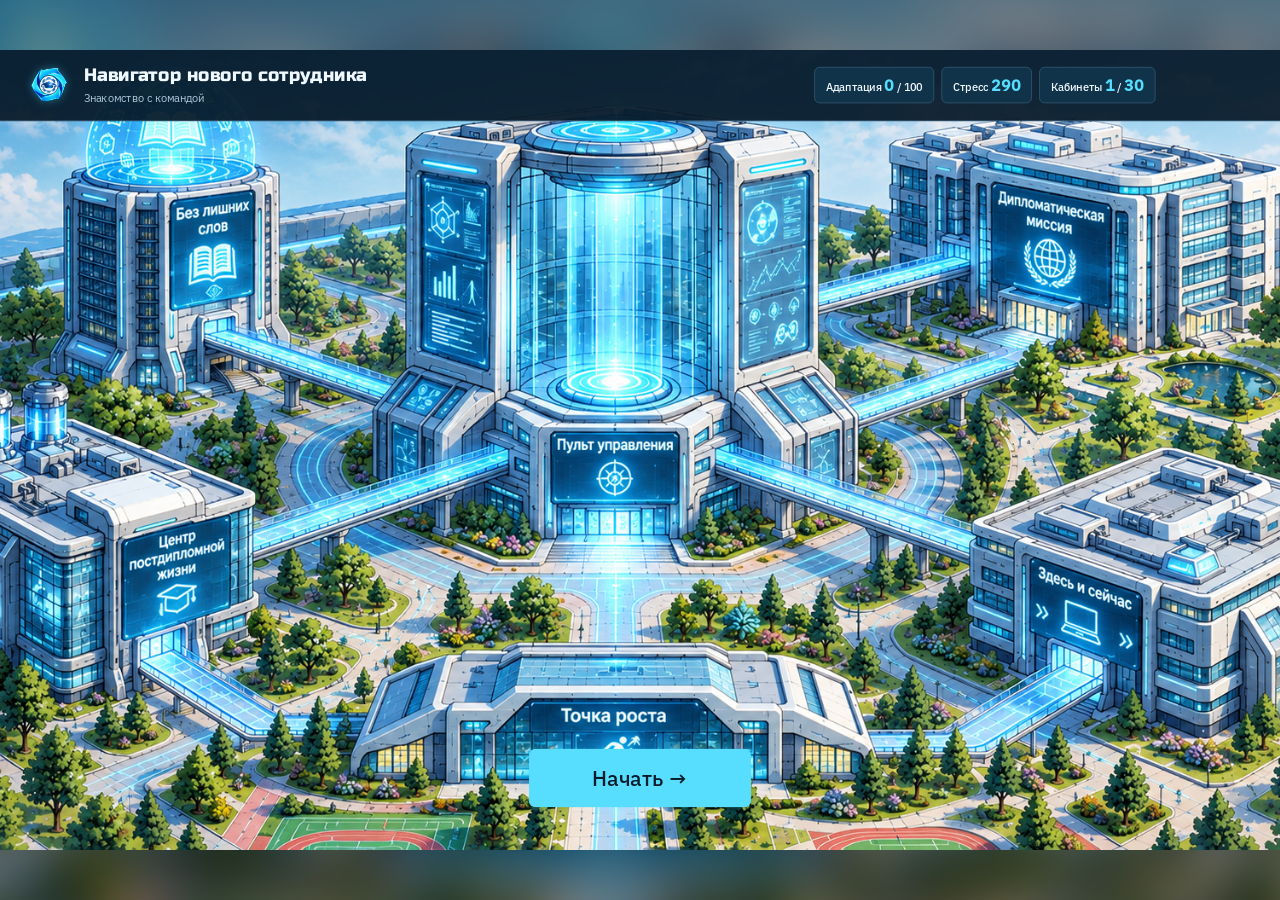
